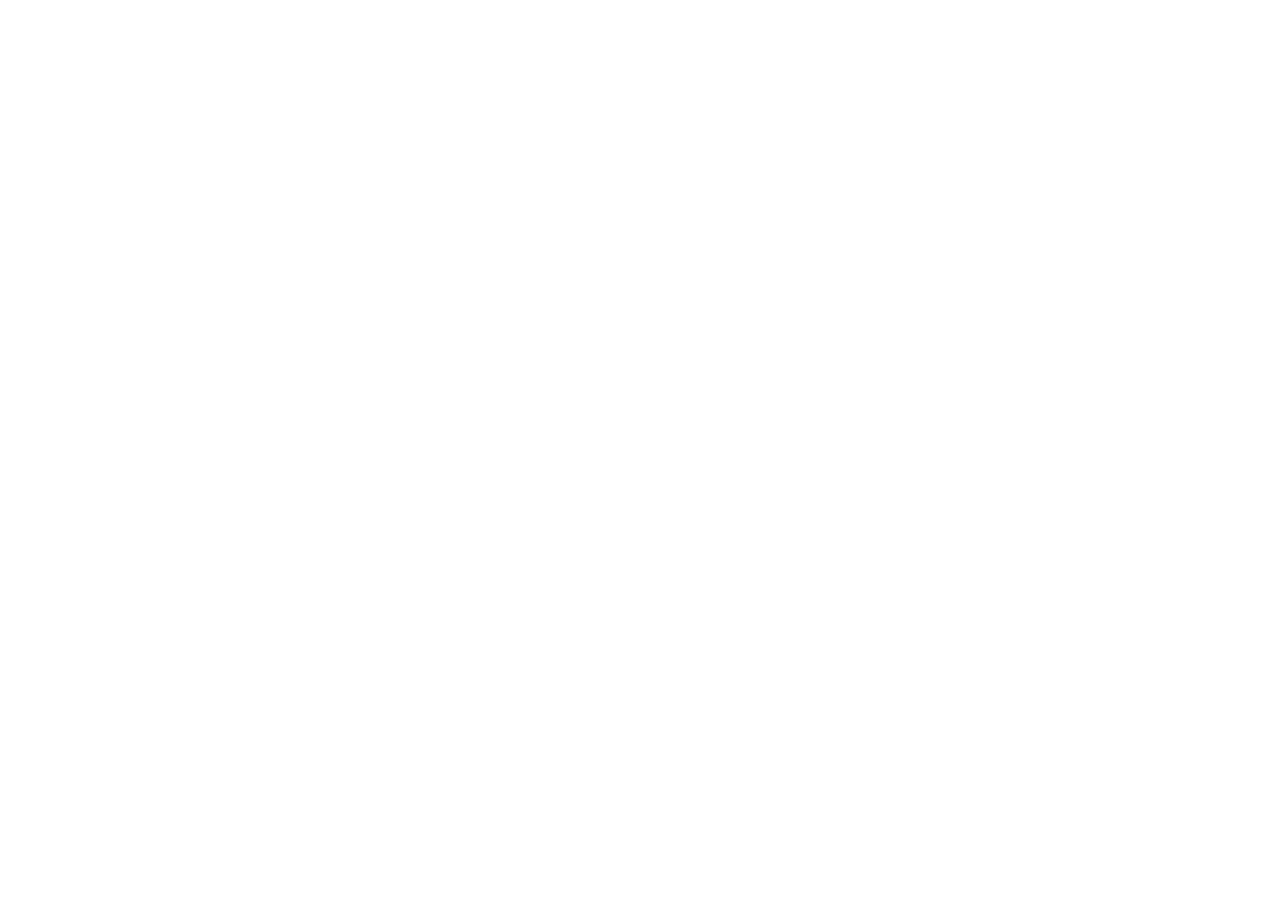
==== index/index.html @ 08a8a7aa "Created a html & css files for tribute page" ====
<!DOCTYPE html>
<html lang="en">
<head>
    <meta charset="UTF-8">
    <meta http-equiv="X-UA-Compatible" content="IE=edge">
    <meta name="viewport" content="width=device-width, initial-scale=1.0">
    <title>Tribute Page</title>
    <link rel="stylesheet" href="index.css">
</head>
<body>
    
    
</body>
</html>
---- index/index.css ----
*{
    box-sizing: border-box;
}
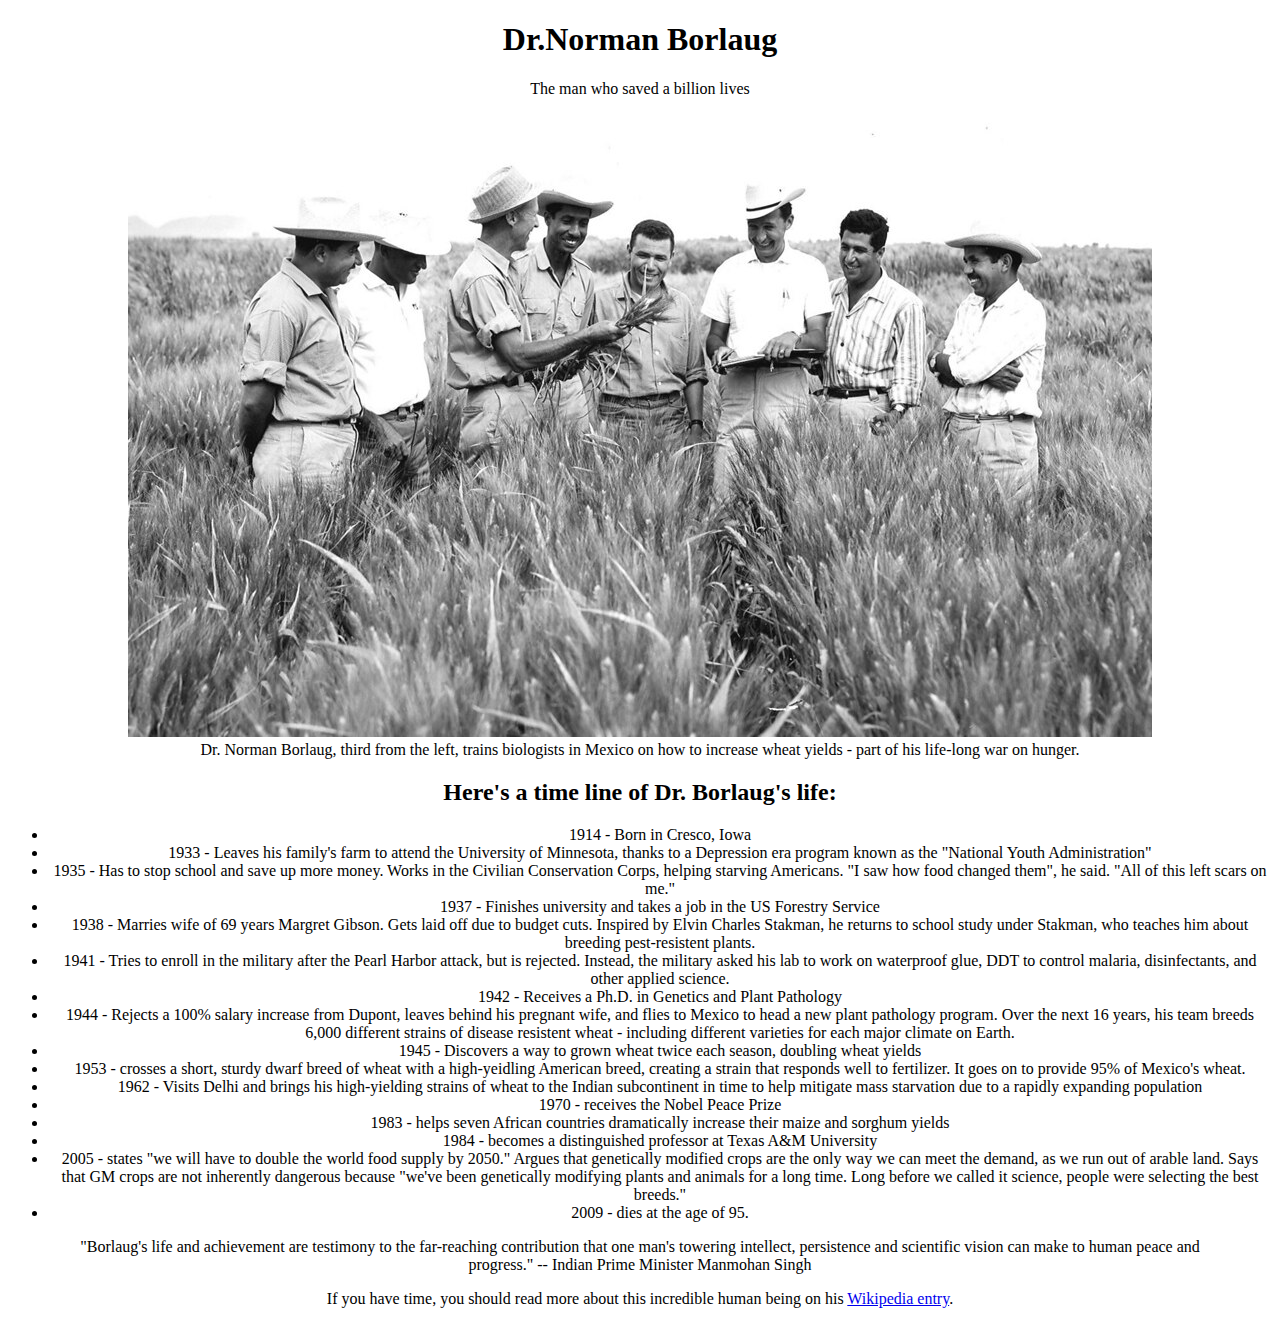
==== commit 5ca77dcb: "Created a complete rough html content" ====
--- a/index/index.html
+++ b/index/index.html
@@ -8,7 +8,34 @@
     <link rel="stylesheet" href="index.css">
 </head>
 <body>
-    
-    
+    <h1>Dr.Norman Borlaug</h1>
+    <p>The man who saved a billion lives</p>
+    <img src="/assets/fig.1.jpg" alt="Dr.Norman & Team">
+    <figcaption>Dr. Norman Borlaug, third from the left, trains biologists in Mexico on how to increase wheat yields - part of his life-long war on hunger.</figcaption>
+    <h2>Here's a time line of Dr. Borlaug's life:</h2>
+    <ul>
+        <li>1914 - Born in Cresco, Iowa</li>
+        <li>1933 - Leaves his family's farm to attend the University of Minnesota, thanks to a Depression era program known as the "National Youth Administration"</li>
+        <li>1935 - Has to stop school and save up more money. Works in the Civilian Conservation Corps, helping starving Americans. "I saw how food changed them", he said. "All of this left scars on me."</li>
+        <li>1937 - Finishes university and takes a job in the US Forestry Service</li>
+        <li>1938 - Marries wife of 69 years Margret Gibson. Gets laid off due to budget cuts. Inspired by Elvin Charles Stakman, he returns to school study under Stakman, who teaches him about breeding pest-resistent plants.</li>
+        <li>1941 - Tries to enroll in the military after the Pearl Harbor attack, but is rejected. Instead, the military asked his lab to work on waterproof glue, DDT to control malaria, disinfectants, and other applied science.</li>
+        <li>1942 - Receives a Ph.D. in Genetics and Plant Pathology</li>
+        <li>1944 - Rejects a 100% salary increase from Dupont, leaves behind his pregnant wife, and flies to Mexico to head a new plant pathology program. Over the next 16 years, his team breeds 6,000 different strains of disease resistent wheat - including different varieties for each major climate on Earth.</li>
+        <li>1945 - Discovers a way to grown wheat twice each season, doubling wheat yields</li>
+        <li>1953 - crosses a short, sturdy dwarf breed of wheat with a high-yeidling American breed, creating a strain that responds well to fertilizer. It goes on to provide 95% of Mexico's wheat.</li>
+        <li>1962 - Visits Delhi and brings his high-yielding strains of wheat to the Indian subcontinent in time to help mitigate mass starvation due to a rapidly expanding population</li>
+        <li>1970 - receives the Nobel Peace Prize</li>
+        <li>1983 - helps seven African countries dramatically increase their maize and sorghum yields</li>
+        <li>1984 - becomes a distinguished professor at Texas A&M University</li>
+        <li>2005 - states "we will have to double the world food supply by 2050." Argues that genetically modified crops are the only way we can meet the demand, as we run out of arable land. Says that GM crops are not inherently dangerous because "we've been genetically modifying plants and animals for a long time. Long before we called it science, people were selecting the best breeds."</li>
+        <li>2009 - dies at the age of 95.</li>
+    </ul>
+    <blockquote>
+        "Borlaug's life and achievement are testimony to the far-reaching contribution that one man's towering intellect, persistence and scientific vision can make to human peace and progress."
+
+-- Indian Prime Minister Manmohan Singh
+    </blockquote>
+    <p>If you have time, you should read more about this incredible human being on his <a href="http://www.wikipedia.com" target="_blank" rel="noopener noreferrer">Wikipedia entry</a>.</p>    
 </body>
 </html>--- a/index/index.css
+++ b/index/index.css
@@ -1,4 +1,5 @@
 *{
     box-sizing: border-box;
+    text-align: center;
 }
 
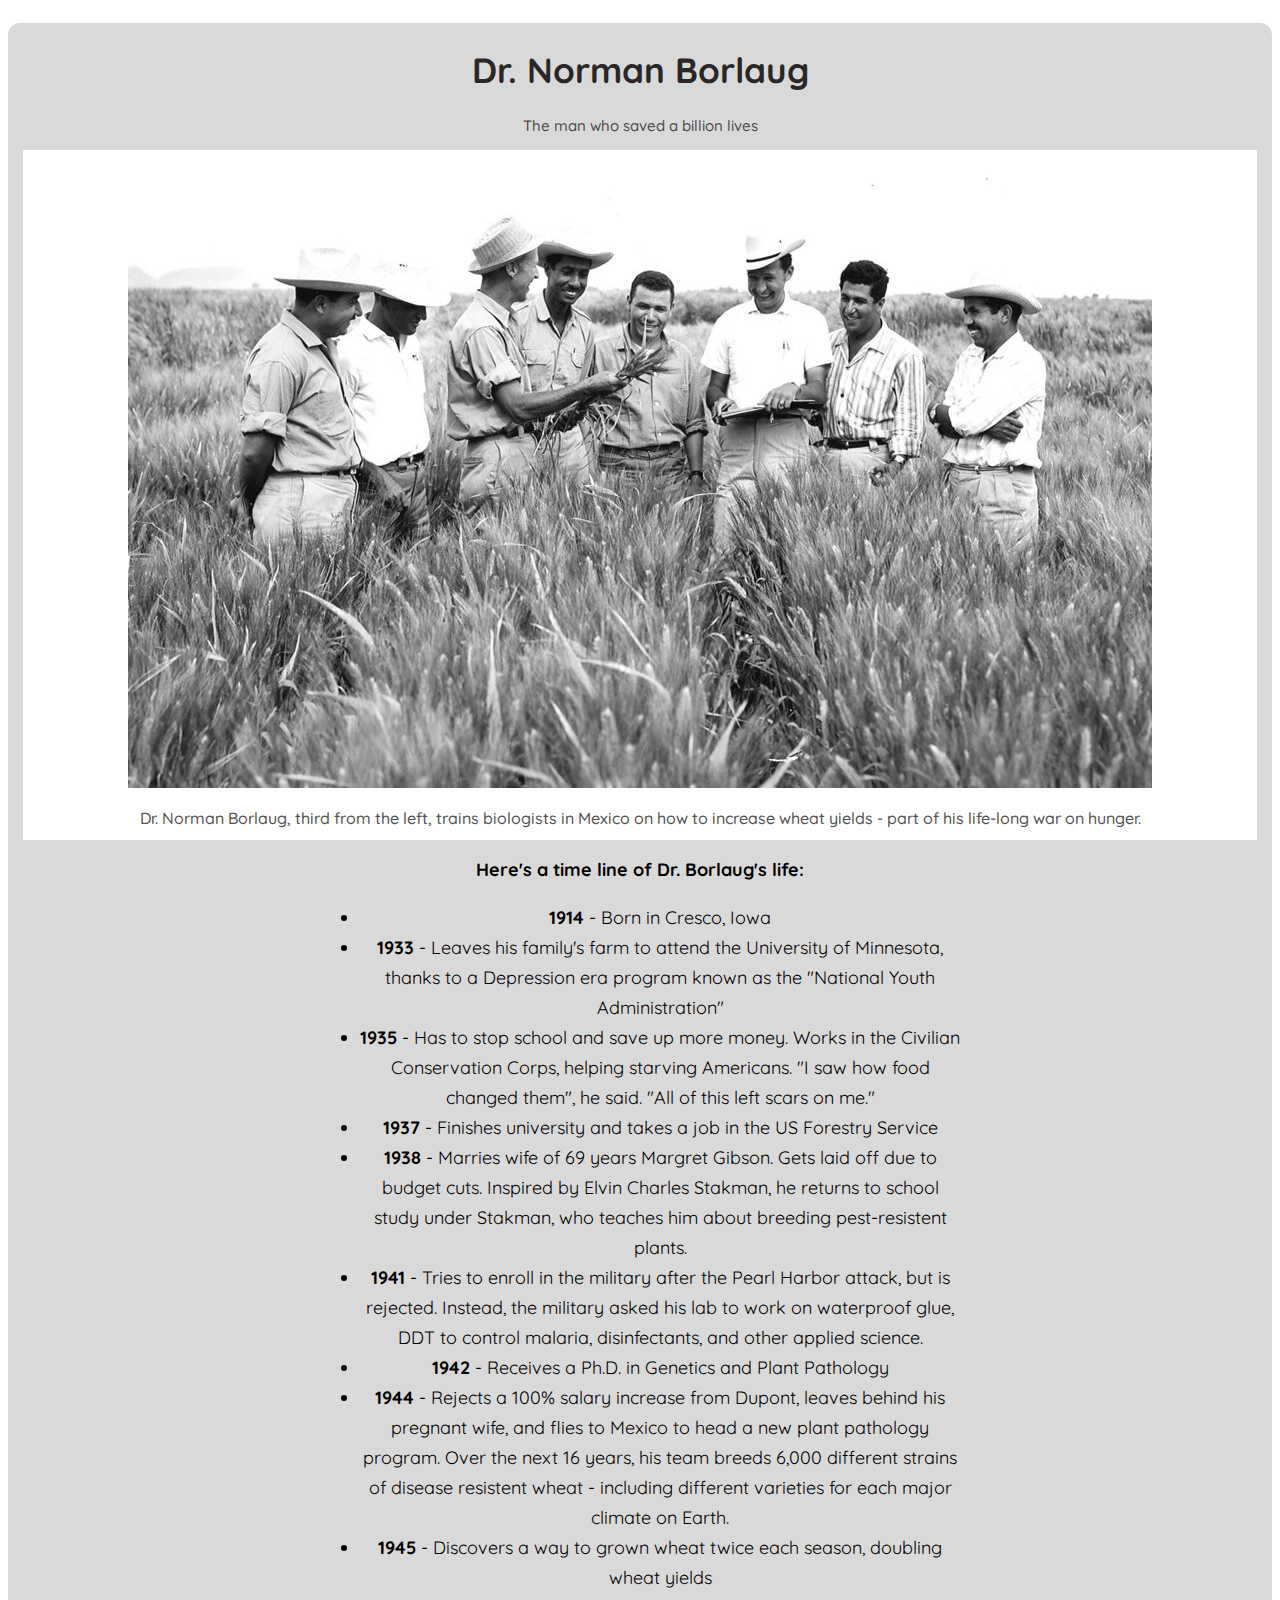
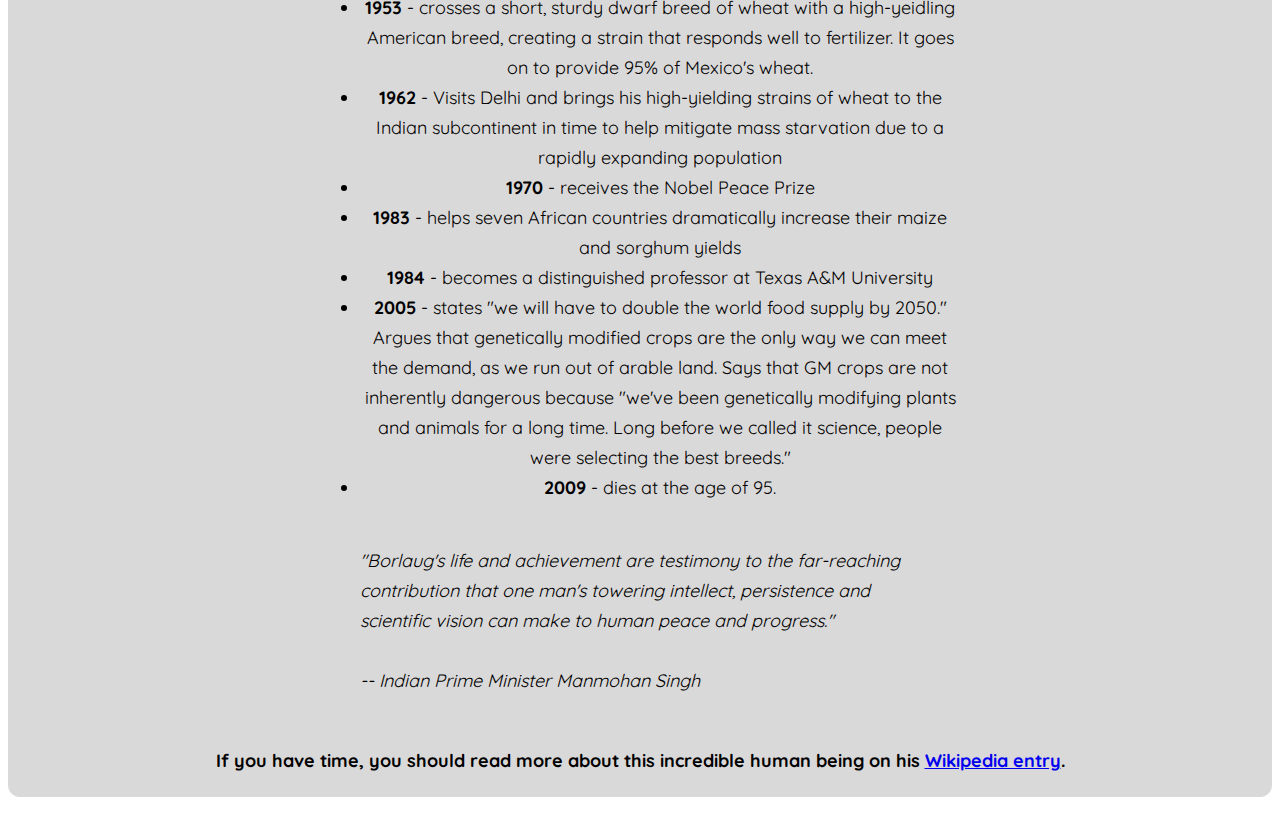
==== commit 078ab30e: "Add styles for the content v1" ====
--- a/index/index.html
+++ b/index/index.html
@@ -1,41 +1,107 @@
 <!DOCTYPE html>
 <html lang="en">
+
 <head>
     <meta charset="UTF-8">
-    <meta http-equiv="X-UA-Compatible" content="IE=edge">
+    <meta name="author" content="Nitesh RC">
+    <meta name="description" content="Tribute Page about Dr.Norman Borlaug">
     <meta name="viewport" content="width=device-width, initial-scale=1.0">
     <title>Tribute Page</title>
     <link rel="stylesheet" href="index.css">
+    <!-- External StyleSheet -->
+    <link rel="preconnect" href="https://fonts.gstatic.com">
+    <link href="https://fonts.googleapis.com/css2?family=Quicksand:wght@300;400;500;600;700&display=swap"
+        rel="stylesheet">
+    <!-- Google Fonts -->
 </head>
+
 <body>
-    <h1>Dr.Norman Borlaug</h1>
-    <p>The man who saved a billion lives</p>
-    <img src="/assets/fig.1.jpg" alt="Dr.Norman & Team">
-    <figcaption>Dr. Norman Borlaug, third from the left, trains biologists in Mexico on how to increase wheat yields - part of his life-long war on hunger.</figcaption>
-    <h2>Here's a time line of Dr. Borlaug's life:</h2>
-    <ul>
-        <li>1914 - Born in Cresco, Iowa</li>
-        <li>1933 - Leaves his family's farm to attend the University of Minnesota, thanks to a Depression era program known as the "National Youth Administration"</li>
-        <li>1935 - Has to stop school and save up more money. Works in the Civilian Conservation Corps, helping starving Americans. "I saw how food changed them", he said. "All of this left scars on me."</li>
-        <li>1937 - Finishes university and takes a job in the US Forestry Service</li>
-        <li>1938 - Marries wife of 69 years Margret Gibson. Gets laid off due to budget cuts. Inspired by Elvin Charles Stakman, he returns to school study under Stakman, who teaches him about breeding pest-resistent plants.</li>
-        <li>1941 - Tries to enroll in the military after the Pearl Harbor attack, but is rejected. Instead, the military asked his lab to work on waterproof glue, DDT to control malaria, disinfectants, and other applied science.</li>
-        <li>1942 - Receives a Ph.D. in Genetics and Plant Pathology</li>
-        <li>1944 - Rejects a 100% salary increase from Dupont, leaves behind his pregnant wife, and flies to Mexico to head a new plant pathology program. Over the next 16 years, his team breeds 6,000 different strains of disease resistent wheat - including different varieties for each major climate on Earth.</li>
-        <li>1945 - Discovers a way to grown wheat twice each season, doubling wheat yields</li>
-        <li>1953 - crosses a short, sturdy dwarf breed of wheat with a high-yeidling American breed, creating a strain that responds well to fertilizer. It goes on to provide 95% of Mexico's wheat.</li>
-        <li>1962 - Visits Delhi and brings his high-yielding strains of wheat to the Indian subcontinent in time to help mitigate mass starvation due to a rapidly expanding population</li>
-        <li>1970 - receives the Nobel Peace Prize</li>
-        <li>1983 - helps seven African countries dramatically increase their maize and sorghum yields</li>
-        <li>1984 - becomes a distinguished professor at Texas A&M University</li>
-        <li>2005 - states "we will have to double the world food supply by 2050." Argues that genetically modified crops are the only way we can meet the demand, as we run out of arable land. Says that GM crops are not inherently dangerous because "we've been genetically modifying plants and animals for a long time. Long before we called it science, people were selecting the best breeds."</li>
-        <li>2009 - dies at the age of 95.</li>
-    </ul>
-    <blockquote>
-        "Borlaug's life and achievement are testimony to the far-reaching contribution that one man's towering intellect, persistence and scientific vision can make to human peace and progress."
+    <div class="myBody">
+        <h1 class="myHead1">Dr. Norman Borlaug</h1>
+        <p class="subTitle">The man who saved a billion lives</p>
+        <div class="myFigure">
+            <img src="/assets/fig.1.jpg" alt="Dr.Norman & Team">
+            <figcaption>Dr. Norman Borlaug, third from the left, trains biologists in Mexico on how to increase wheat
+                yields - part of his life-long war on hunger.
+            </figcaption>
+        </div>
+        <div class="myContent">
+            <h2>Here's a time line of Dr. Borlaug's life:</h2>
+            <ul>
+                <li><strong>1914</strong> - Born in Cresco, Iowa</li>
+                <li><strong>1933</strong>
+                    - Leaves his family's farm to attend the University of Minnesota, thanks to a Depression era
+                    program
+                    known as the "National Youth Administration"</li>
+                <li><strong>1935</strong>
+                    - Has to stop school and save up more money. Works in the Civilian Conservation Corps, helping
+                    starving
+                    Americans. "I saw how food changed them", he said. "All of this left scars on me."</li>
+                <li><strong>1937</strong>
+                    - Finishes university and takes a job in the US Forestry Service</li>
+                <li><strong>1938</strong>
+                    - Marries wife of 69 years Margret Gibson. Gets laid off due to budget cuts. Inspired by Elvin
+                    Charles
+                    Stakman, he returns to school study under Stakman, who teaches him about breeding pest-resistent
+                    plants.
+                </li>
+                <li><strong>1941</strong>
+                    - Tries to enroll in the military after the Pearl Harbor attack, but is rejected. Instead, the
+                    military
+                    asked his lab to work on waterproof glue, DDT to control malaria, disinfectants, and other applied
+                    science.
+                </li>
+                <li><strong>1942</strong>
+                    - Receives a Ph.D. in Genetics and Plant Pathology</li>
+                <li><strong>1944</strong>
+                    - Rejects a 100% salary increase from Dupont, leaves behind his pregnant wife, and flies to
+                    Mexico
+                    to
+                    head a new plant pathology program. Over the next 16 years, his team breeds 6,000 different strains
+                    of
+                    disease resistent wheat - including different varieties for each major climate on Earth.</li>
+                <li><strong>1945</strong>
+                    - Discovers a way to grown wheat twice each season, doubling wheat yields</li>
+                <li><strong>1953</strong>
+                    - crosses a short, sturdy dwarf breed of wheat with a high-yeidling American breed, creating a
+                    strain
+                    that responds well to fertilizer. It goes on to provide 95% of Mexico's wheat.</li>
+                <li><strong>1962</strong>
+                    - Visits Delhi and brings his high-yielding strains of wheat to the Indian subcontinent in time
+                    to
+                    help
+                    mitigate mass starvation due to a rapidly expanding population</li>
+                <li><strong>1970</strong>
+                    - receives the Nobel Peace Prize</li>
+                <li><strong>1983</strong>
+                    - helps seven African countries dramatically increase their maize and sorghum yields</li>
+                <li><strong>1984</strong>
+                    - becomes a distinguished professor at Texas A&M University</li>
+                <li><strong>2005</strong>
+                    - states "we will have to double the world food supply by 2050." Argues that genetically
+                    modified
+                    crops
+                    are the only way we can meet the demand, as we run out of arable land. Says that GM crops are not
+                    inherently
+                    dangerous because "we've been genetically modifying plants and animals for a long time. Long before
+                    we
+                    called it science, people were selecting the best breeds."</li>
+                <li><strong>2009</strong>
+                    - dies at the age of 95.</li>
+            </ul>
+            <blockquote class="myQuote"><em>"Borlaug's life and achievement are testimony to the far-reaching
+                    contribution that one man's towering
+                    intellect, persistence and scientific vision can make to human peace and progress."
+                    <br><br>
+                    -- Indian Prime Minister Manmohan Singh</em>
+            </blockquote>
+        </div>
 
--- Indian Prime Minister Manmohan Singh
-    </blockquote>
-    <p>If you have time, you should read more about this incredible human being on his <a href="http://www.wikipedia.com" target="_blank" rel="noopener noreferrer">Wikipedia entry</a>.</p>    
+
+        <p class="forMore">If you have time, you should read more about this incredible human being on his <a
+                href="http://www.wikipedia.com" target="_blank" rel="noopener noreferrer">Wikipedia entry</a>.</p>
+    </div>
+
 </body>
+
 </html>--- a/index/index.css
+++ b/index/index.css
@@ -1,5 +1,65 @@
-*{
-    box-sizing: border-box;
-    text-align: center;
+* {
+  box-sizing: border-box;
+  text-align: center;
+  font-family: "Quicksand", sans-serif;
+  font-size: 18px;
 }
 
+body {
+  background-color: White;
+}
+
+.myBody {
+  background-color: rgba(110, 107, 107, 0.253);
+  border-radius: 12px;
+}
+
+.myHead1 {
+  padding: 25px 0 0 0;
+  font-size: 35px;
+  color: rgb(41, 39, 39);
+}
+
+.subTitle {
+  font-size: 15px;
+  font-weight: 500;
+  color: rgb(77, 74, 74);
+}
+
+.myFigure {
+  background-color: White;
+  margin: 15px;
+}
+
+.myFigure img {
+  max-width: 95%;
+  height: auto;
+  background-position: center;
+  background-size: contain;
+  background-attachment: fixed;
+  margin: 15px;
+}
+
+figcaption {
+  padding: 0 15px 12px 15px;
+  font-size: 16px;
+  font-weight: 500;
+  color: rgb(82, 80, 80);
+}
+
+.myContent {
+  max-width: 640px;
+  margin: auto;
+  line-height: 30px;
+}
+
+.myQuote {
+  text-align: left;
+  padding: 25px 0 20px 0;
+}
+
+.forMore {
+  font-size: 18px;
+  font-weight: 900;
+  padding: 15px 10px 25px 10px;
+}
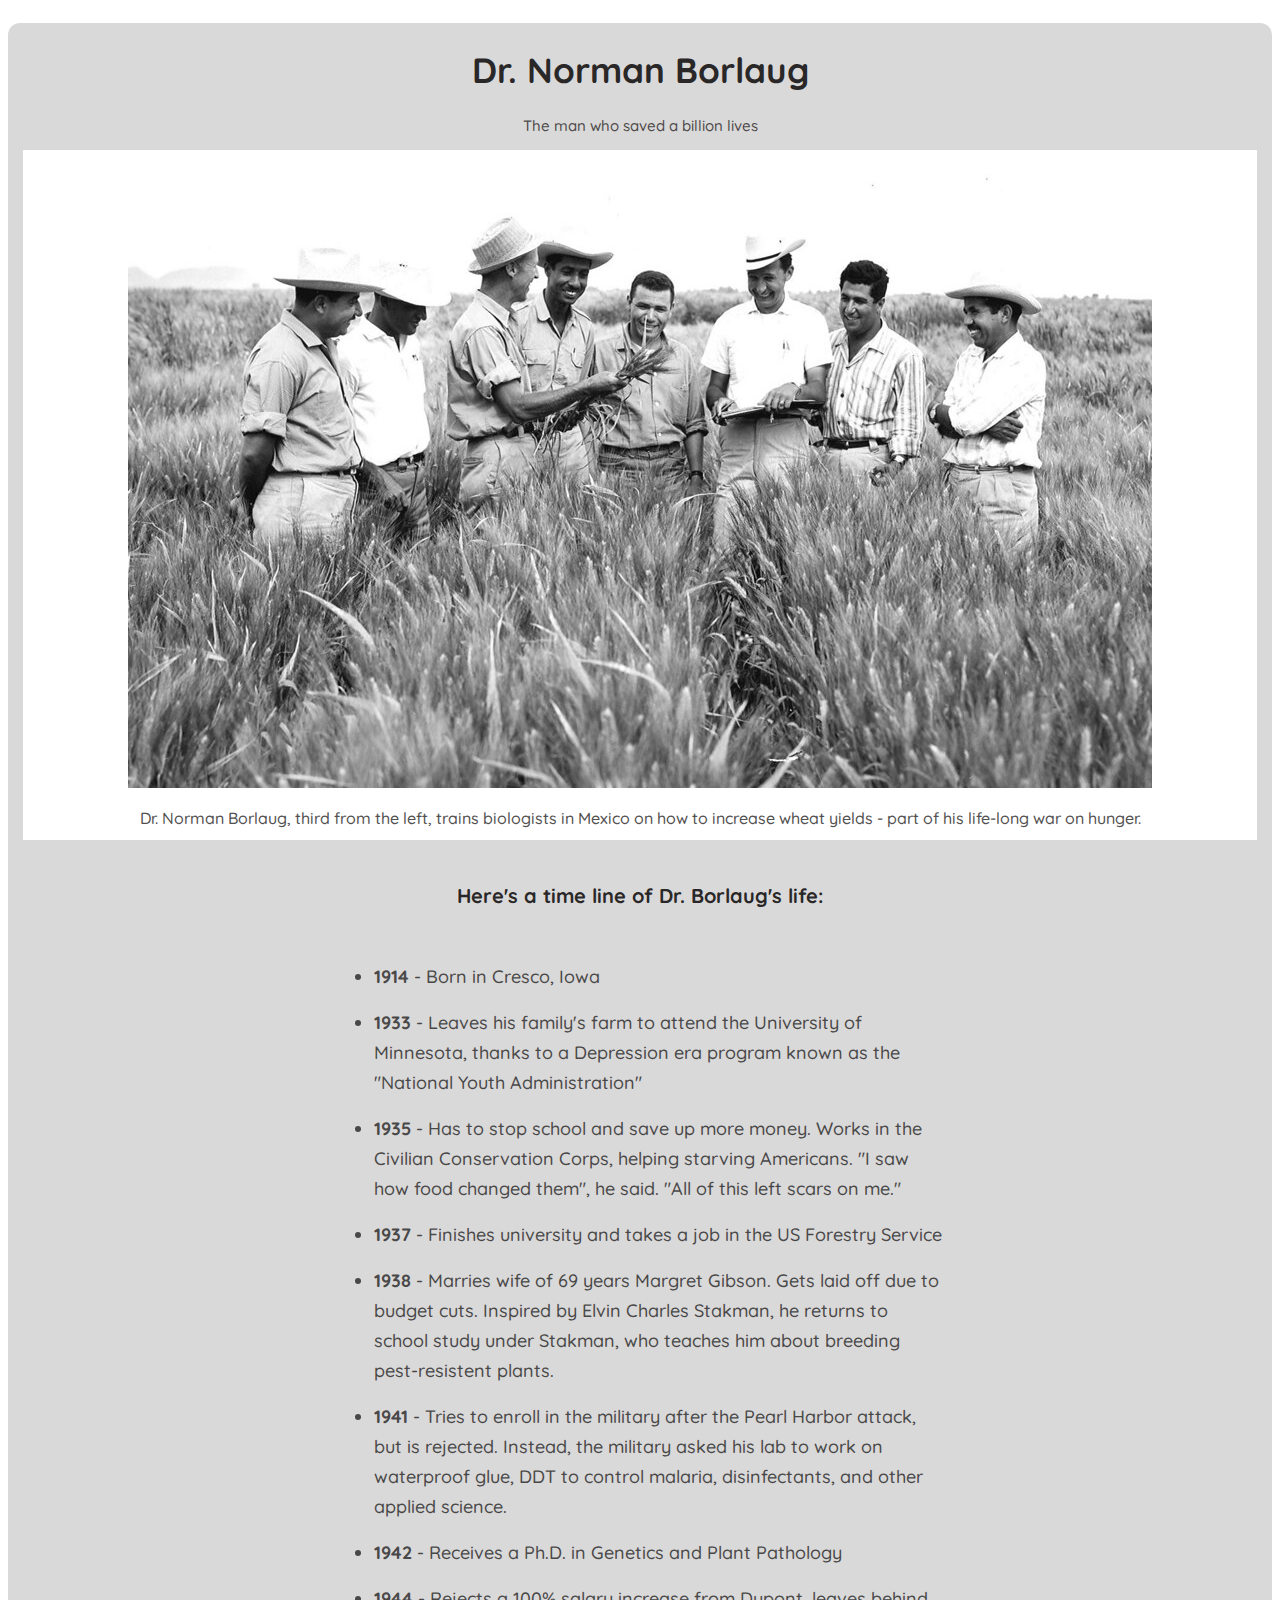
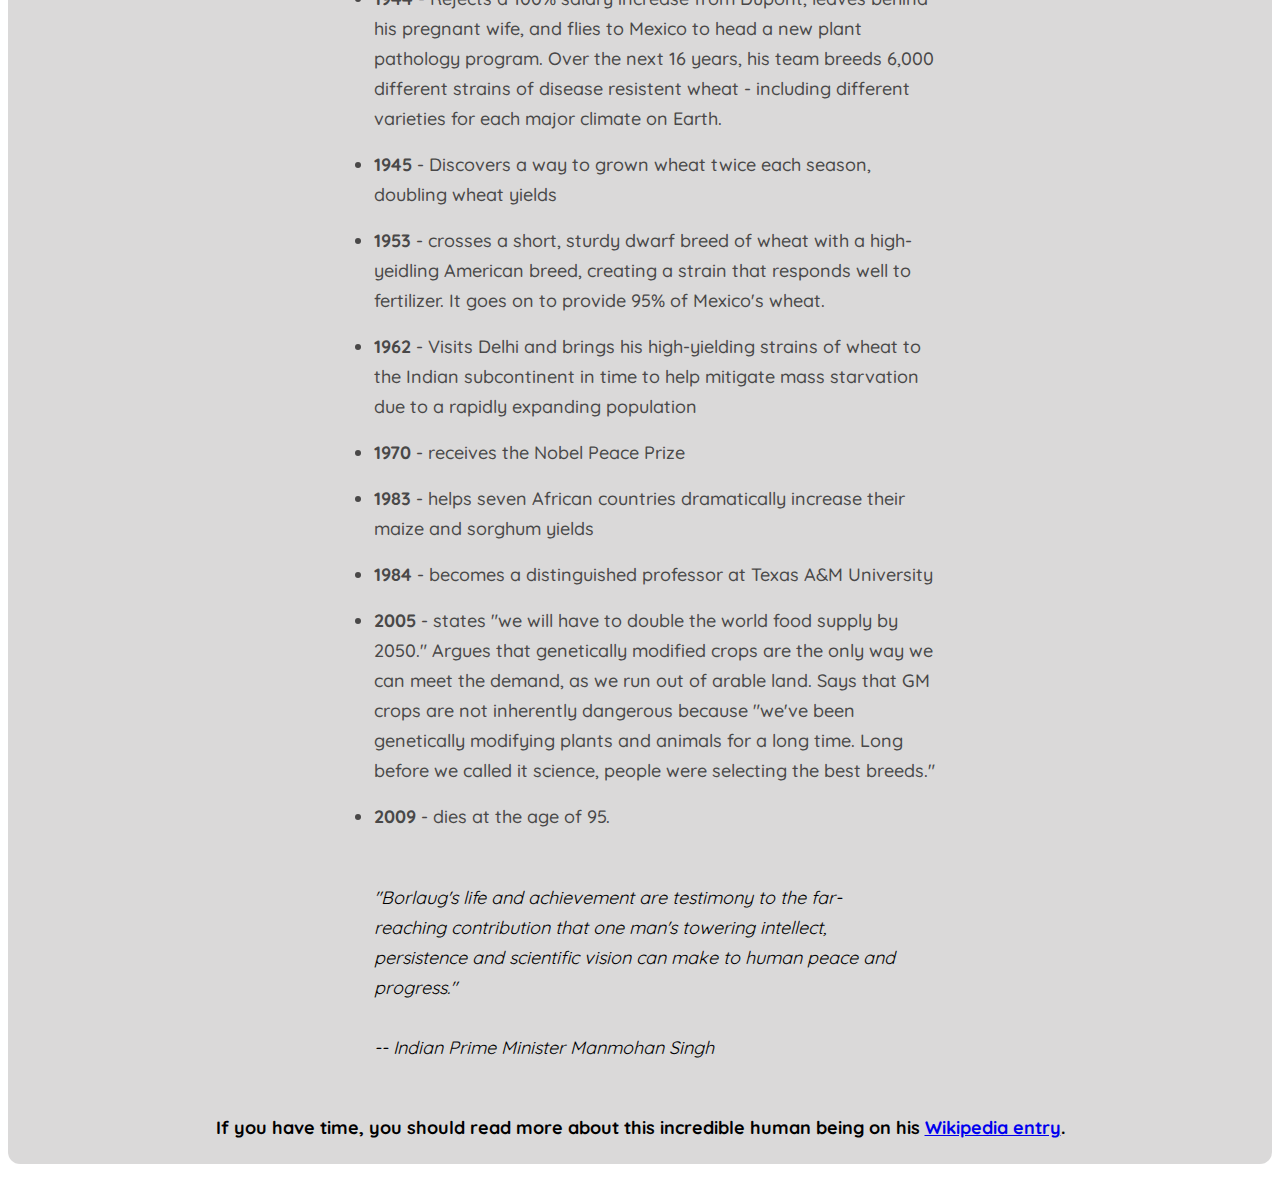
==== commit d1637d4e: "Added styles for the content v2" ====
--- a/index/index.html
+++ b/index/index.html
@@ -7,12 +7,10 @@
     <meta name="description" content="Tribute Page about Dr.Norman Borlaug">
     <meta name="viewport" content="width=device-width, initial-scale=1.0">
     <title>Tribute Page</title>
-    <link rel="stylesheet" href="index.css">
-    <!-- External StyleSheet -->
+    <link rel="stylesheet" href="index.css"> <!-- External StyleSheet -->
     <link rel="preconnect" href="https://fonts.gstatic.com">
     <link href="https://fonts.googleapis.com/css2?family=Quicksand:wght@300;400;500;600;700&display=swap"
-        rel="stylesheet">
-    <!-- Google Fonts -->
+        rel="stylesheet"> <!-- Google Fonts -->
 </head>
 
 <body>
@@ -21,87 +19,59 @@
         <p class="subTitle">The man who saved a billion lives</p>
         <div class="myFigure">
             <img src="/assets/fig.1.jpg" alt="Dr.Norman & Team">
-            <figcaption>Dr. Norman Borlaug, third from the left, trains biologists in Mexico on how to increase wheat
-                yields - part of his life-long war on hunger.
+            <figcaption>
+                Dr. Norman Borlaug, third from the left, trains biologists in Mexico on how to increase wheat yields -
+                part of his life-long war on hunger.
             </figcaption>
         </div>
         <div class="myContent">
-            <h2>Here's a time line of Dr. Borlaug's life:</h2>
+            <h2 class="myHead2">Here's a time line of Dr. Borlaug's life:</h2>
             <ul>
                 <li><strong>1914</strong> - Born in Cresco, Iowa</li>
-                <li><strong>1933</strong>
-                    - Leaves his family's farm to attend the University of Minnesota, thanks to a Depression era
-                    program
-                    known as the "National Youth Administration"</li>
-                <li><strong>1935</strong>
-                    - Has to stop school and save up more money. Works in the Civilian Conservation Corps, helping
-                    starving
+                <li><strong>1933</strong> - Leaves his family's farm to attend the University of Minnesota, thanks to a
+                    Depression era program known as the "National Youth Administration"</li>
+                <li><strong>1935</strong> - Has to stop school and save up more money. Works in the Civilian
+                    Conservation Corps, helping starving
                     Americans. "I saw how food changed them", he said. "All of this left scars on me."</li>
-                <li><strong>1937</strong>
-                    - Finishes university and takes a job in the US Forestry Service</li>
-                <li><strong>1938</strong>
-                    - Marries wife of 69 years Margret Gibson. Gets laid off due to budget cuts. Inspired by Elvin
-                    Charles
-                    Stakman, he returns to school study under Stakman, who teaches him about breeding pest-resistent
-                    plants.
+                <li><strong>1937</strong> - Finishes university and takes a job in the US Forestry Service</li>
+                <li><strong>1938</strong> - Marries wife of 69 years Margret Gibson. Gets laid off due to budget cuts.
+                    Inspired by Elvin Charles Stakman, he returns to school study under Stakman, who teaches him about
+                    breeding pest-resistent plants.</li>
+                <li><strong>1941</strong> - Tries to enroll in the military after the Pearl Harbor attack, but is
+                    rejected. Instead, the military asked his lab to work on waterproof glue, DDT to control malaria,
+                    disinfectants, and other applied science.</li>
+                <li><strong>1942</strong> - Receives a Ph.D. in Genetics and Plant Pathology</li>
+                <li><strong>1944</strong> - Rejects a 100% salary increase from Dupont, leaves behind his pregnant wife,
+                    and flies to Mexico to head a new plant pathology program. Over the next 16 years, his team breeds
+                    6,000 different strains of disease resistent wheat - including different varieties for each major
+                    climate on Earth.</li>
+                <li><strong>1945</strong> - Discovers a way to grown wheat twice each season, doubling wheat yields</li>
+                <li><strong>1953</strong> - crosses a short, sturdy dwarf breed of wheat with a high-yeidling American
+                    breed, creating a
+                    strain that responds well to fertilizer. It goes on to provide 95% of Mexico's wheat.</li>
+                <li><strong>1962</strong> - Visits Delhi and brings his high-yielding strains of wheat to the Indian
+                    subcontinent in time to help mitigate mass starvation due to a rapidly expanding population</li>
+                <li><strong>1970</strong> - receives the Nobel Peace Prize</li>
+                <li><strong>1983</strong> - helps seven African countries dramatically increase their maize and sorghum
+                    yields</li>
+                <li><strong>1984</strong> - becomes a distinguished professor at Texas A&M University</li>
+                <li><strong>2005</strong> - states "we will have to double the world food supply by 2050." Argues that
+                    genetically modified crops are the only way we can meet the demand, as we run out of arable land.
+                    Says that GM crops are not inherently dangerous because "we've been genetically modifying plants and
+                    animals for a long time. Long before we called it science, people were selecting the best breeds."
                 </li>
-                <li><strong>1941</strong>
-                    - Tries to enroll in the military after the Pearl Harbor attack, but is rejected. Instead, the
-                    military
-                    asked his lab to work on waterproof glue, DDT to control malaria, disinfectants, and other applied
-                    science.
-                </li>
-                <li><strong>1942</strong>
-                    - Receives a Ph.D. in Genetics and Plant Pathology</li>
-                <li><strong>1944</strong>
-                    - Rejects a 100% salary increase from Dupont, leaves behind his pregnant wife, and flies to
-                    Mexico
-                    to
-                    head a new plant pathology program. Over the next 16 years, his team breeds 6,000 different strains
-                    of
-                    disease resistent wheat - including different varieties for each major climate on Earth.</li>
-                <li><strong>1945</strong>
-                    - Discovers a way to grown wheat twice each season, doubling wheat yields</li>
-                <li><strong>1953</strong>
-                    - crosses a short, sturdy dwarf breed of wheat with a high-yeidling American breed, creating a
-                    strain
-                    that responds well to fertilizer. It goes on to provide 95% of Mexico's wheat.</li>
-                <li><strong>1962</strong>
-                    - Visits Delhi and brings his high-yielding strains of wheat to the Indian subcontinent in time
-                    to
-                    help
-                    mitigate mass starvation due to a rapidly expanding population</li>
-                <li><strong>1970</strong>
-                    - receives the Nobel Peace Prize</li>
-                <li><strong>1983</strong>
-                    - helps seven African countries dramatically increase their maize and sorghum yields</li>
-                <li><strong>1984</strong>
-                    - becomes a distinguished professor at Texas A&M University</li>
-                <li><strong>2005</strong>
-                    - states "we will have to double the world food supply by 2050." Argues that genetically
-                    modified
-                    crops
-                    are the only way we can meet the demand, as we run out of arable land. Says that GM crops are not
-                    inherently
-                    dangerous because "we've been genetically modifying plants and animals for a long time. Long before
-                    we
-                    called it science, people were selecting the best breeds."</li>
-                <li><strong>2009</strong>
-                    - dies at the age of 95.</li>
+                <li><strong>2009</strong> - dies at the age of 95.</li>
             </ul>
             <blockquote class="myQuote"><em>"Borlaug's life and achievement are testimony to the far-reaching
-                    contribution that one man's towering
-                    intellect, persistence and scientific vision can make to human peace and progress."
-                    <br><br>
-                    -- Indian Prime Minister Manmohan Singh</em>
+                    contribution that one man's towering intellect, persistence and scientific vision can make to human
+                    peace and progress." <br><br> -- Indian Prime Minister Manmohan Singh</em>
             </blockquote>
         </div>
-
-
-        <p class="forMore">If you have time, you should read more about this incredible human being on his <a
-                href="http://www.wikipedia.com" target="_blank" rel="noopener noreferrer">Wikipedia entry</a>.</p>
+        <p class="forMore">If you have time, you should read more about this incredible human being on his
+            <a href="https://en.wikipedia.org/wiki/Norman_Borlaug" target="_blank" rel="noopener noreferrer">Wikipedia
+                entry</a>.
+        </p>
     </div>
-
 </body>
 
 </html>--- a/index/index.css
+++ b/index/index.css
@@ -51,6 +51,20 @@
   max-width: 640px;
   margin: auto;
   line-height: 30px;
+  padding: 0 14px;
+}
+
+.myHead2{
+    padding: 25px 0 25px 0;
+  font-size: 20px;
+  color: rgb(41, 39, 39);
+}
+
+ul li{
+    text-align: left;
+    padding: 8px 0;
+    font-weight: 500;
+    color: rgb(73, 72, 72);
 }
 
 .myQuote {
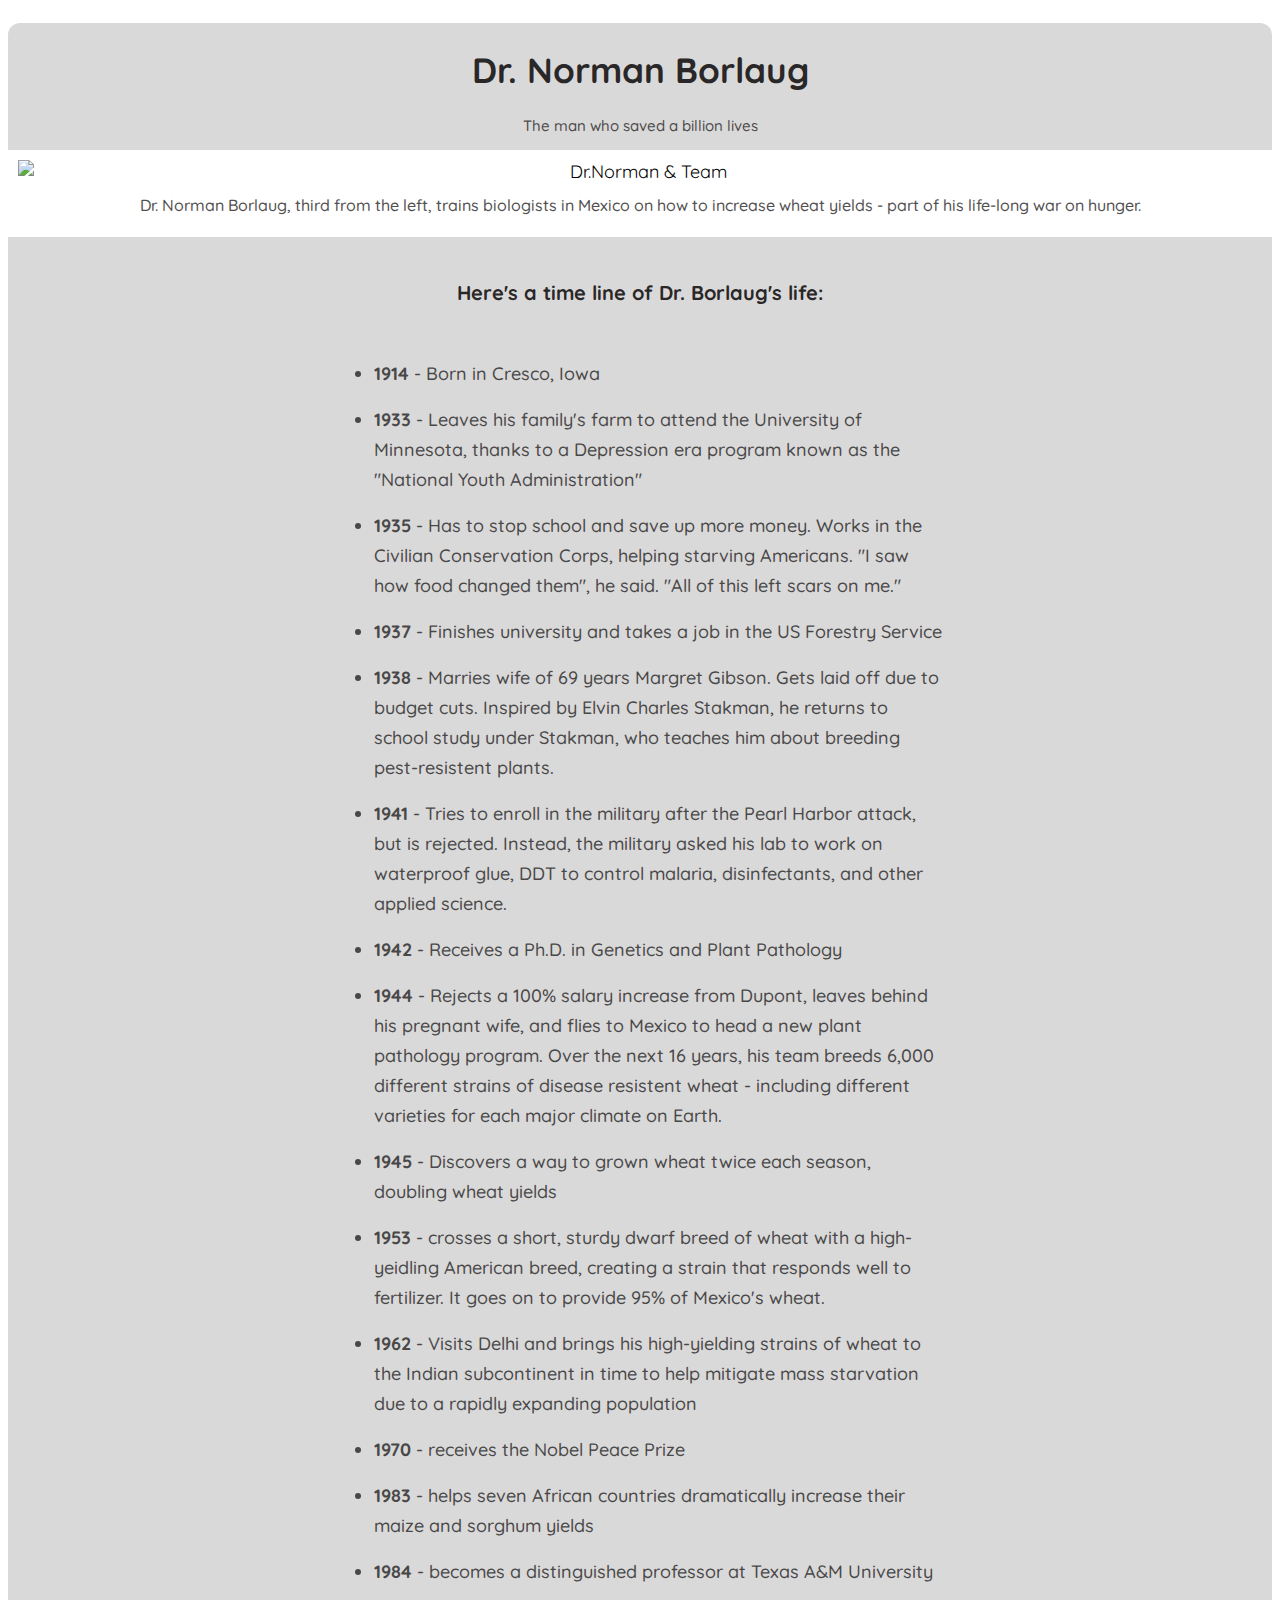
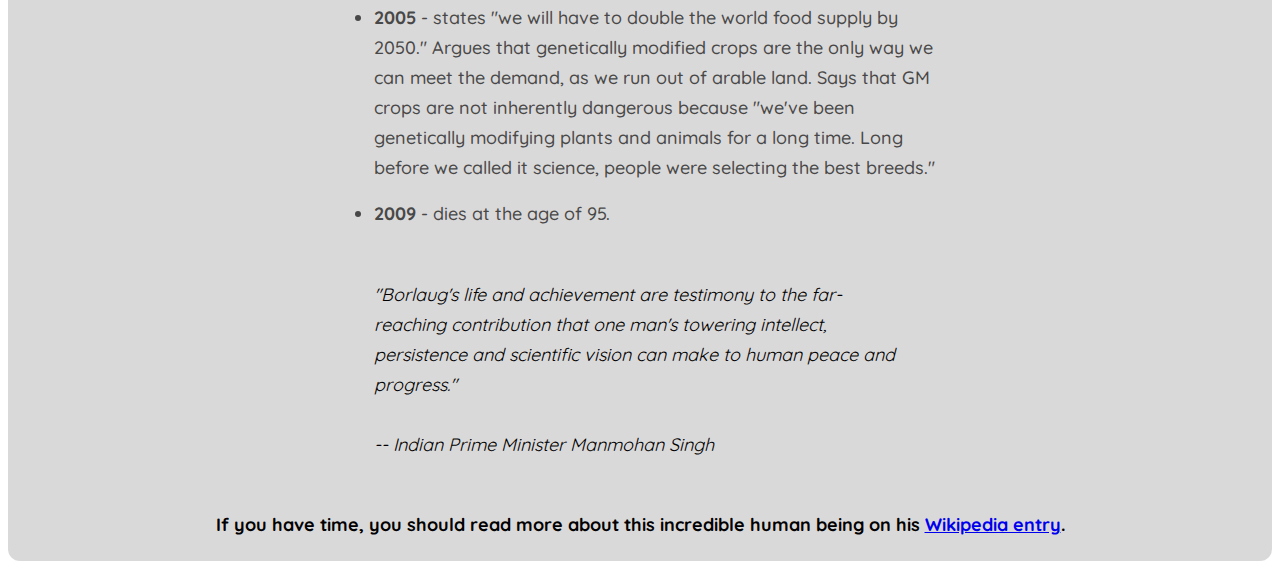
==== commit b3083a6a: "Added & Modified Styling for finishing & media queriesfor max:600px" ====
--- a/index/index.html
+++ b/index/index.html
@@ -6,25 +6,27 @@
     <meta name="author" content="Nitesh RC">
     <meta name="description" content="Tribute Page about Dr.Norman Borlaug">
     <meta name="viewport" content="width=device-width, initial-scale=1.0">
-    <title>Tribute Page</title>
+    <title>FCC - Tribute Page</title>
     <link rel="stylesheet" href="index.css"> <!-- External StyleSheet -->
     <link rel="preconnect" href="https://fonts.gstatic.com">
     <link href="https://fonts.googleapis.com/css2?family=Quicksand:wght@300;400;500;600;700&display=swap"
         rel="stylesheet"> <!-- Google Fonts -->
+    <script src="https://cdn.freecodecamp.org/testable-projects-fcc/v1/bundle.js"></script><!-- freecodecamp CDN -->
 </head>
 
 <body>
-    <div class="myBody">
-        <h1 class="myHead1">Dr. Norman Borlaug</h1>
+    <div id="main">
+        <h1 id="title">Dr. Norman Borlaug</h1>
         <p class="subTitle">The man who saved a billion lives</p>
-        <div class="myFigure">
-            <img src="/assets/fig.1.jpg" alt="Dr.Norman & Team">
-            <figcaption>
+        <figure id="img-div">
+            <img src="https://c2.staticflickr.com/4/3689/10613180113_fdf7bcd316_b.jpg" alt="Dr.Norman & Team"
+                id="image">
+            <figcaption id="img-caption">
                 Dr. Norman Borlaug, third from the left, trains biologists in Mexico on how to increase wheat yields -
                 part of his life-long war on hunger.
             </figcaption>
-        </div>
-        <div class="myContent">
+        </figure>
+        <div id="tribute-info">
             <h2 class="myHead2">Here's a time line of Dr. Borlaug's life:</h2>
             <ul>
                 <li><strong>1914</strong> - Born in Cresco, Iowa</li>
@@ -68,8 +70,8 @@
             </blockquote>
         </div>
         <p class="forMore">If you have time, you should read more about this incredible human being on his
-            <a href="https://en.wikipedia.org/wiki/Norman_Borlaug" target="_blank" rel="noopener noreferrer">Wikipedia
-                entry</a>.
+            <a href="https://en.wikipedia.org/wiki/Norman_Borlaug" target="_blank" rel="noopener noreferrer"
+                id="tribute-link">Wikipedia entry</a>.
         </p>
     </div>
 </body>
--- a/index/index.css
+++ b/index/index.css
@@ -9,12 +9,12 @@
   background-color: White;
 }
 
-.myBody {
+#main {
   background-color: rgba(110, 107, 107, 0.253);
   border-radius: 12px;
 }
 
-.myHead1 {
+#title {
   padding: 25px 0 0 0;
   font-size: 35px;
   color: rgb(41, 39, 39);
@@ -26,45 +26,44 @@
   color: rgb(77, 74, 74);
 }
 
-.myFigure {
+#img-div {
   background-color: White;
-  margin: 15px;
+  padding: 10px;
+  margin: 0;
 }
 
-.myFigure img {
-  max-width: 95%;
+#img-div #image {
+  max-width: 100%;
+  display: block;
   height: auto;
-  background-position: center;
-  background-size: contain;
-  background-attachment: fixed;
-  margin: 15px;
+  margin: 0 auto;
 }
 
-figcaption {
-  padding: 0 15px 12px 15px;
+#img-caption {
+  padding: 12px 15px 12px 15px;
   font-size: 16px;
   font-weight: 500;
   color: rgb(82, 80, 80);
 }
 
-.myContent {
+#tribute-info {
   max-width: 640px;
   margin: auto;
   line-height: 30px;
   padding: 0 14px;
 }
 
-.myHead2{
-    padding: 25px 0 25px 0;
+.myHead2 {
+  padding: 25px 0 25px 0;
   font-size: 20px;
   color: rgb(41, 39, 39);
 }
 
-ul li{
-    text-align: left;
-    padding: 8px 0;
-    font-weight: 500;
-    color: rgb(73, 72, 72);
+ul li {
+  text-align: left;
+  padding: 8px 0;
+  font-weight: 500;
+  color: rgb(73, 72, 72);
 }
 
 .myQuote {
@@ -77,3 +76,13 @@
   font-weight: 900;
   padding: 15px 10px 25px 10px;
 }
+
+@media screen and (max-width: 600px) {
+    body {
+        background-color: black;
+    }
+
+    #title, .subTitle, .myHead2, ul li, .myQuote, .forMore {
+        color: rgb(172, 169, 169);
+    }    
+}
